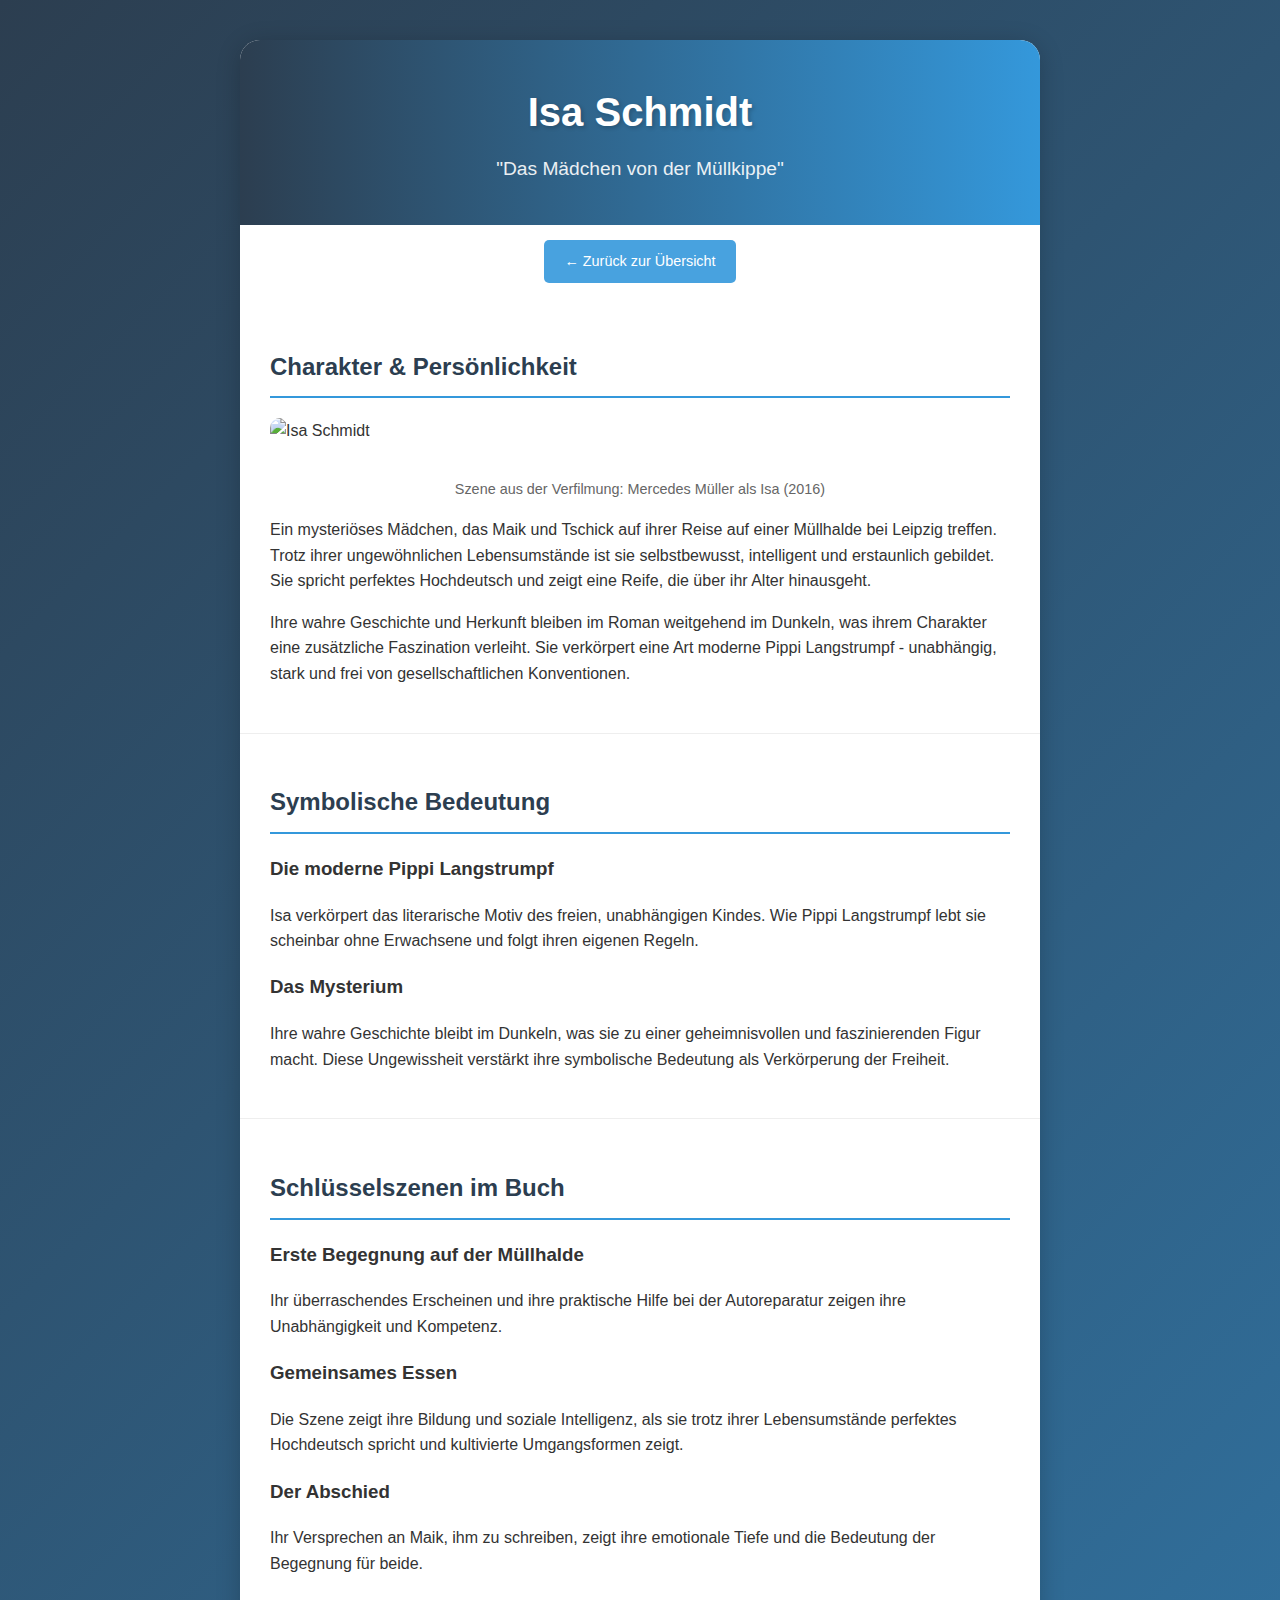
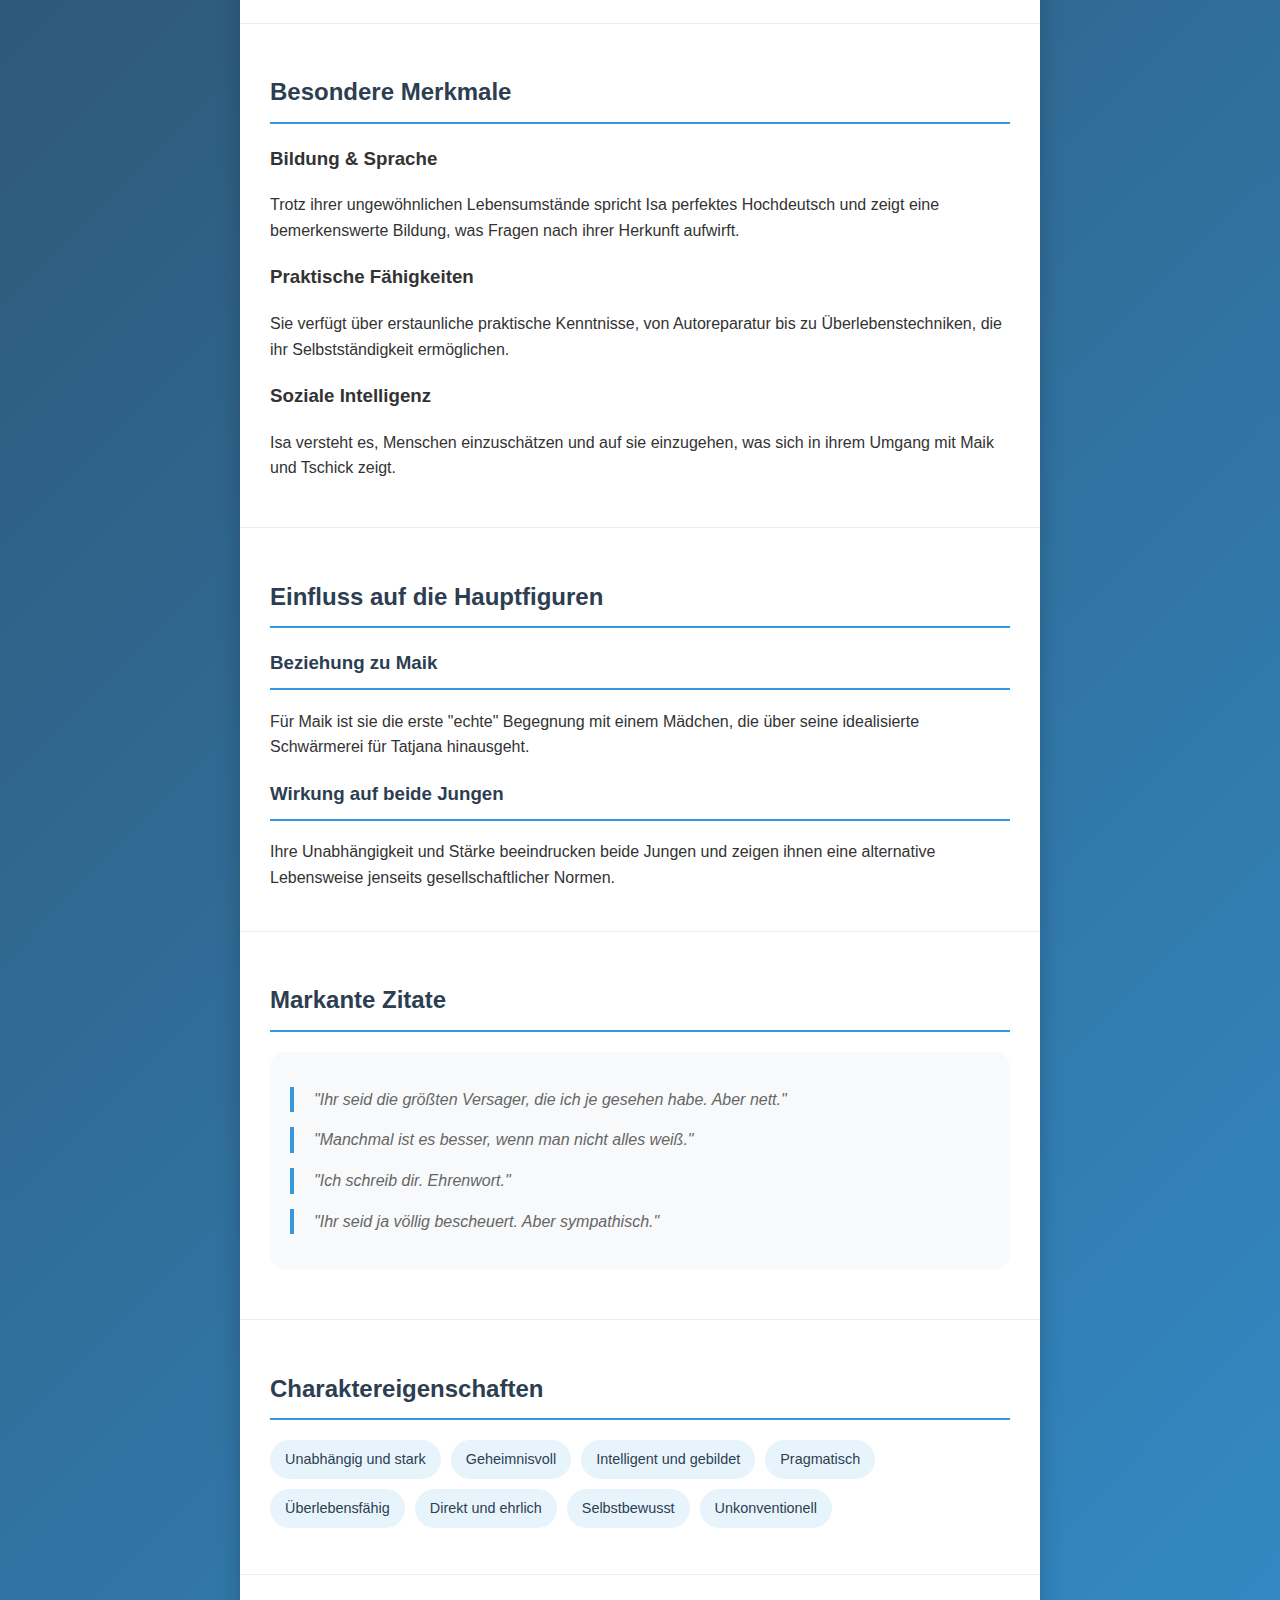
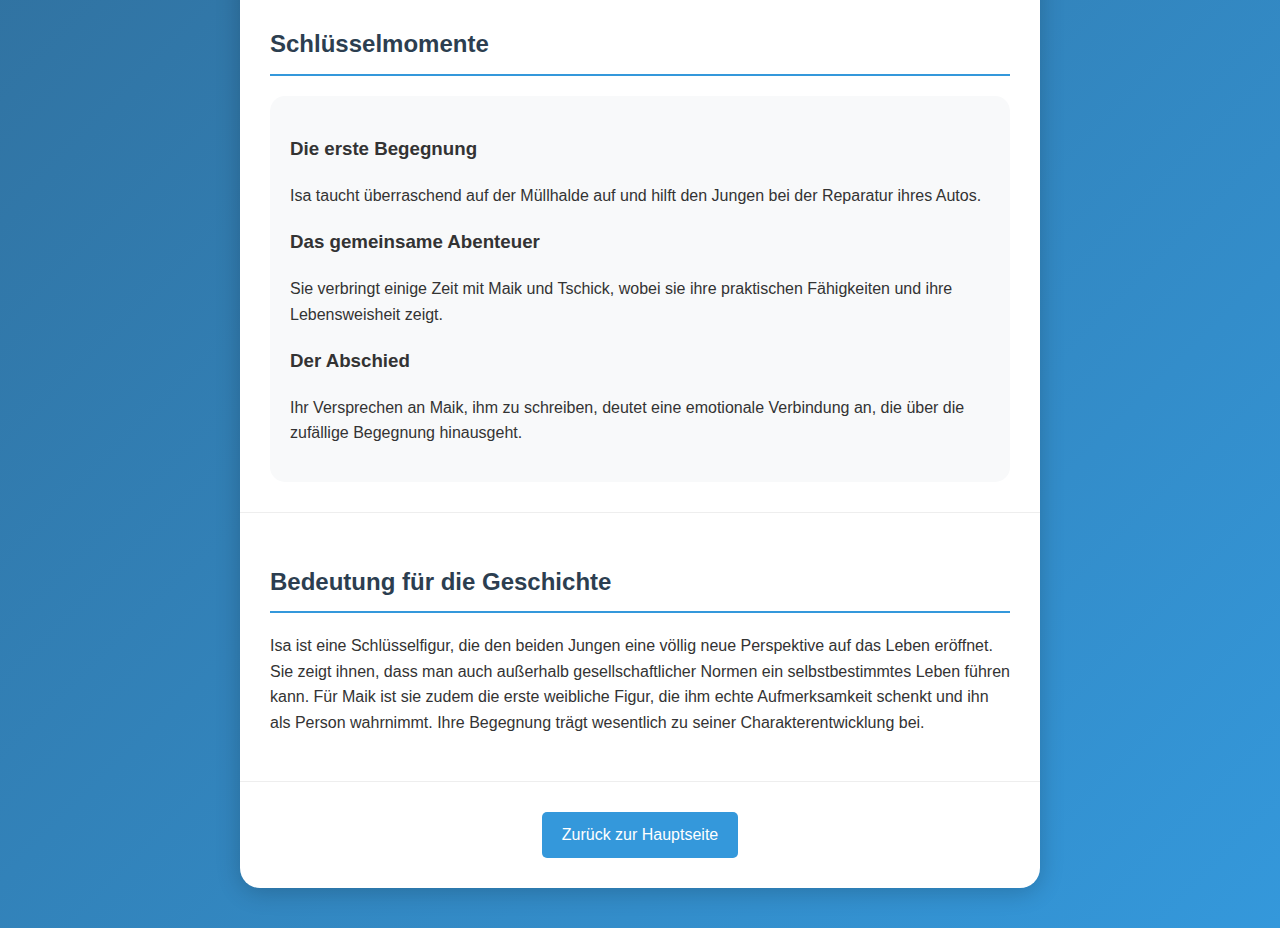
==== isa-character.html @ 07331e9d "Add files via upload" ====
<!DOCTYPE html>
<html lang="de">
<head>
    <meta charset="UTF-8">
    <meta name="viewport" content="width=device-width, initial-scale=1.0">
    <title>Isa Schmidt - Tschick</title>
    <style>
        body {
            font-family: 'Segoe UI', Tahoma, Geneva, Verdana, sans-serif;
            line-height: 1.6;
            margin: 0;
            padding: 0;
            background: linear-gradient(135deg, #2c3e50 0%, #3498db 100%);
            min-height: 100vh;
            color: #333;
        }

        .container {
            max-width: 800px;
            margin: 0 auto;
            padding: 20px;
        }

        .character-card {
            background-color: white;
            border-radius: 20px;
            box-shadow: 0 4px 25px rgba(0,0,0,0.2);
            overflow: hidden;
            margin: 20px 0;
        }

        .character-header {
            background: linear-gradient(to right, #2c3e50, #3498db);
            color: white;
            padding: 40px;
            text-align: center;
        }

        .character-header h1 {
            margin: 0;
            font-size: 2.5em;
            text-shadow: 2px 2px 4px rgba(0,0,0,0.2);
        }

        .character-header p {
            margin: 10px 0 0;
            font-size: 1.2em;
            opacity: 0.9;
        }

        .section {
            padding: 30px;
            border-bottom: 1px solid #eee;
        }

        .section:last-child {
            border-bottom: none;
        }

        h2 {
            color: #2c3e50;
            border-bottom: 2px solid #3498db;
            padding-bottom: 10px;
        }

        .quote-container {
            background-color: #f8f9fa;
            border-radius: 15px;
            padding: 20px;
            margin: 20px 0;
        }

        .quote {
            font-style: italic;
            color: #666;
            border-left: 4px solid #3498db;
            padding-left: 20px;
            margin: 15px 0;
        }

        .traits-list {
            display: flex;
            flex-wrap: wrap;
            gap: 10px;
            list-style: none;
            padding: 0;
        }

        .traits-list li {
            background-color: #e8f4fc;
            padding: 8px 15px;
            border-radius: 20px;
            font-size: 0.9em;
            color: #2c3e50;
        }

        .story-moments {
            background-color: #f8f9fa;
            border-radius: 15px;
            padding: 20px;
            margin-top: 20px;
        }

        .nav-button {
            display: inline-block;
            padding: 10px 20px;
            background-color: #3498db;
            color: white;
            text-decoration: none;
            border-radius: 5px;
            transition: all 0.3s ease;
        }

        .nav-button:hover {
            background-color: #2980b9;
            transform: translateX(-5px);
        }

        .section:nth-child(2) .nav-button {
            margin-top: 0;
            background-color: rgba(52, 152, 219, 0.9);
            font-size: 0.9em;
        }

        .character-image {
            max-width: 100%;
            border-radius: 10px;
            margin-bottom: 20px;
        }

        .image-caption {
            font-size: 0.9em;
            color: #666;
            text-align: center;
        }

        .additional-info {
            margin-top: 20px;
        }

        .timeline {
            margin-top: 20px;
        }

        .timeline-item {
            margin-bottom: 10px;
        }

        .relationships {
            margin-top: 20px;
        }

        .relationships h3 {
            color: #2c3e50;
            border-bottom: 2px solid #3498db;
            padding-bottom: 10px;
        }

        .relationships p {
            margin: 10px 0;
        }
    </style>
</head>
<body>
    <div class="container">
        <div class="character-card">
            <div class="character-header">
                <h1>Isa Schmidt</h1>
                <p>"Das Mädchen von der Müllkippe"</p>
            </div>

            <div class="section" style="text-align: center; border-bottom: none; padding: 15px;">
                <a href="tsick.html" class="nav-button">← Zurück zur Übersicht</a>
            </div>

            <div class="section">
                <h2>Charakter & Persönlichkeit</h2>
                <img src="images/isa.jpg" alt="Isa Schmidt" class="character-image">
                <p class="image-caption">Szene aus der Verfilmung: Mercedes Müller als Isa (2016)</p>
                
                <p>Ein mysteriöses Mädchen, das Maik und Tschick auf ihrer Reise auf einer 
                Müllhalde bei Leipzig treffen. Trotz ihrer ungewöhnlichen Lebensumstände 
                ist sie selbstbewusst, intelligent und erstaunlich gebildet. Sie spricht 
                perfektes Hochdeutsch und zeigt eine Reife, die über ihr Alter hinausgeht.</p>
                
                <p>Ihre wahre Geschichte und Herkunft bleiben im Roman weitgehend im Dunkeln, 
                was ihrem Charakter eine zusätzliche Faszination verleiht. Sie verkörpert 
                eine Art moderne Pippi Langstrumpf - unabhängig, stark und frei von 
                gesellschaftlichen Konventionen.</p>
            </div>

            <div class="section">
                <h2>Symbolische Bedeutung</h2>
                <div class="additional-info">
                    <h3>Die moderne Pippi Langstrumpf</h3>
                    <p>Isa verkörpert das literarische Motiv des freien, unabhängigen Kindes. 
                    Wie Pippi Langstrumpf lebt sie scheinbar ohne Erwachsene und folgt ihren 
                    eigenen Regeln.</p>

                    <h3>Das Mysterium</h3>
                    <p>Ihre wahre Geschichte bleibt im Dunkeln, was sie zu einer 
                    geheimnisvollen und faszinierenden Figur macht. Diese Ungewissheit 
                    verstärkt ihre symbolische Bedeutung als Verkörperung der Freiheit.</p>
                </div>
            </div>

            <div class="section">
                <h2>Schlüsselszenen im Buch</h2>
                <div class="timeline">
                    <div class="timeline-item">
                        <h3>Erste Begegnung auf der Müllhalde</h3>
                        <p>Ihr überraschendes Erscheinen und ihre praktische Hilfe bei der 
                        Autoreparatur zeigen ihre Unabhängigkeit und Kompetenz.</p>
                    </div>

                    <div class="timeline-item">
                        <h3>Gemeinsames Essen</h3>
                        <p>Die Szene zeigt ihre Bildung und soziale Intelligenz, als sie 
                        trotz ihrer Lebensumstände perfektes Hochdeutsch spricht und 
                        kultivierte Umgangsformen zeigt.</p>
                    </div>

                    <div class="timeline-item">
                        <h3>Der Abschied</h3>
                        <p>Ihr Versprechen an Maik, ihm zu schreiben, zeigt ihre emotionale 
                        Tiefe und die Bedeutung der Begegnung für beide.</p>
                    </div>
                </div>
            </div>

            <div class="section">
                <h2>Besondere Merkmale</h2>
                <div class="additional-info">
                    <h3>Bildung & Sprache</h3>
                    <p>Trotz ihrer ungewöhnlichen Lebensumstände spricht Isa perfektes 
                    Hochdeutsch und zeigt eine bemerkenswerte Bildung, was Fragen nach 
                    ihrer Herkunft aufwirft.</p>

                    <h3>Praktische Fähigkeiten</h3>
                    <p>Sie verfügt über erstaunliche praktische Kenntnisse, von 
                    Autoreparatur bis zu Überlebenstechniken, die ihr Selbstständigkeit 
                    ermöglichen.</p>

                    <h3>Soziale Intelligenz</h3>
                    <p>Isa versteht es, Menschen einzuschätzen und auf sie einzugehen, 
                    was sich in ihrem Umgang mit Maik und Tschick zeigt.</p>
                </div>
            </div>

            <div class="section">
                <h2>Einfluss auf die Hauptfiguren</h2>
                <div class="relationships">
                    <h3>Beziehung zu Maik</h3>
                    <p>Für Maik ist sie die erste "echte" Begegnung mit einem Mädchen, 
                    die über seine idealisierte Schwärmerei für Tatjana hinausgeht.</p>

                    <h3>Wirkung auf beide Jungen</h3>
                    <p>Ihre Unabhängigkeit und Stärke beeindrucken beide Jungen und 
                    zeigen ihnen eine alternative Lebensweise jenseits gesellschaftlicher 
                    Normen.</p>
                </div>
            </div>

            <div class="section">
                <h2>Markante Zitate</h2>
                <div class="quote-container">
                    <div class="quote">
                        "Ihr seid die größten Versager, die ich je gesehen habe. Aber nett."
                    </div>
                    <div class="quote">
                        "Manchmal ist es besser, wenn man nicht alles weiß."
                    </div>
                    <div class="quote">
                        "Ich schreib dir. Ehrenwort."
                    </div>
                    <div class="quote">
                        "Ihr seid ja völlig bescheuert. Aber sympathisch."
                    </div>
                </div>
            </div>

            <div class="section">
                <h2>Charaktereigenschaften</h2>
                <ul class="traits-list">
                    <li>Unabhängig und stark</li>
                    <li>Geheimnisvoll</li>
                    <li>Intelligent und gebildet</li>
                    <li>Pragmatisch</li>
                    <li>Überlebensfähig</li>
                    <li>Direkt und ehrlich</li>
                    <li>Selbstbewusst</li>
                    <li>Unkonventionell</li>
                </ul>
            </div>

            <div class="section">
                <h2>Schlüsselmomente</h2>
                <div class="story-moments">
                    <h3>Die erste Begegnung</h3>
                    <p>Isa taucht überraschend auf der Müllhalde auf und hilft den Jungen 
                    bei der Reparatur ihres Autos.</p>

                    <h3>Das gemeinsame Abenteuer</h3>
                    <p>Sie verbringt einige Zeit mit Maik und Tschick, wobei sie ihre 
                    praktischen Fähigkeiten und ihre Lebensweisheit zeigt.</p>

                    <h3>Der Abschied</h3>
                    <p>Ihr Versprechen an Maik, ihm zu schreiben, deutet eine emotionale 
                    Verbindung an, die über die zufällige Begegnung hinausgeht.</p>
                </div>
            </div>

            <div class="section">
                <h2>Bedeutung für die Geschichte</h2>
                <p>Isa ist eine Schlüsselfigur, die den beiden Jungen eine völlig neue 
                Perspektive auf das Leben eröffnet. Sie zeigt ihnen, dass man auch 
                außerhalb gesellschaftlicher Normen ein selbstbestimmtes Leben führen 
                kann. Für Maik ist sie zudem die erste weibliche Figur, die ihm echte 
                Aufmerksamkeit schenkt und ihn als Person wahrnimmt. Ihre Begegnung 
                trägt wesentlich zu seiner Charakterentwicklung bei.</p>
            </div>

            <div class="section" style="text-align: center;">
                <a href="tsick.html" class="nav-button">Zurück zur Hauptseite</a>
            </div>
        </div>
    </div>
</body>
</html>
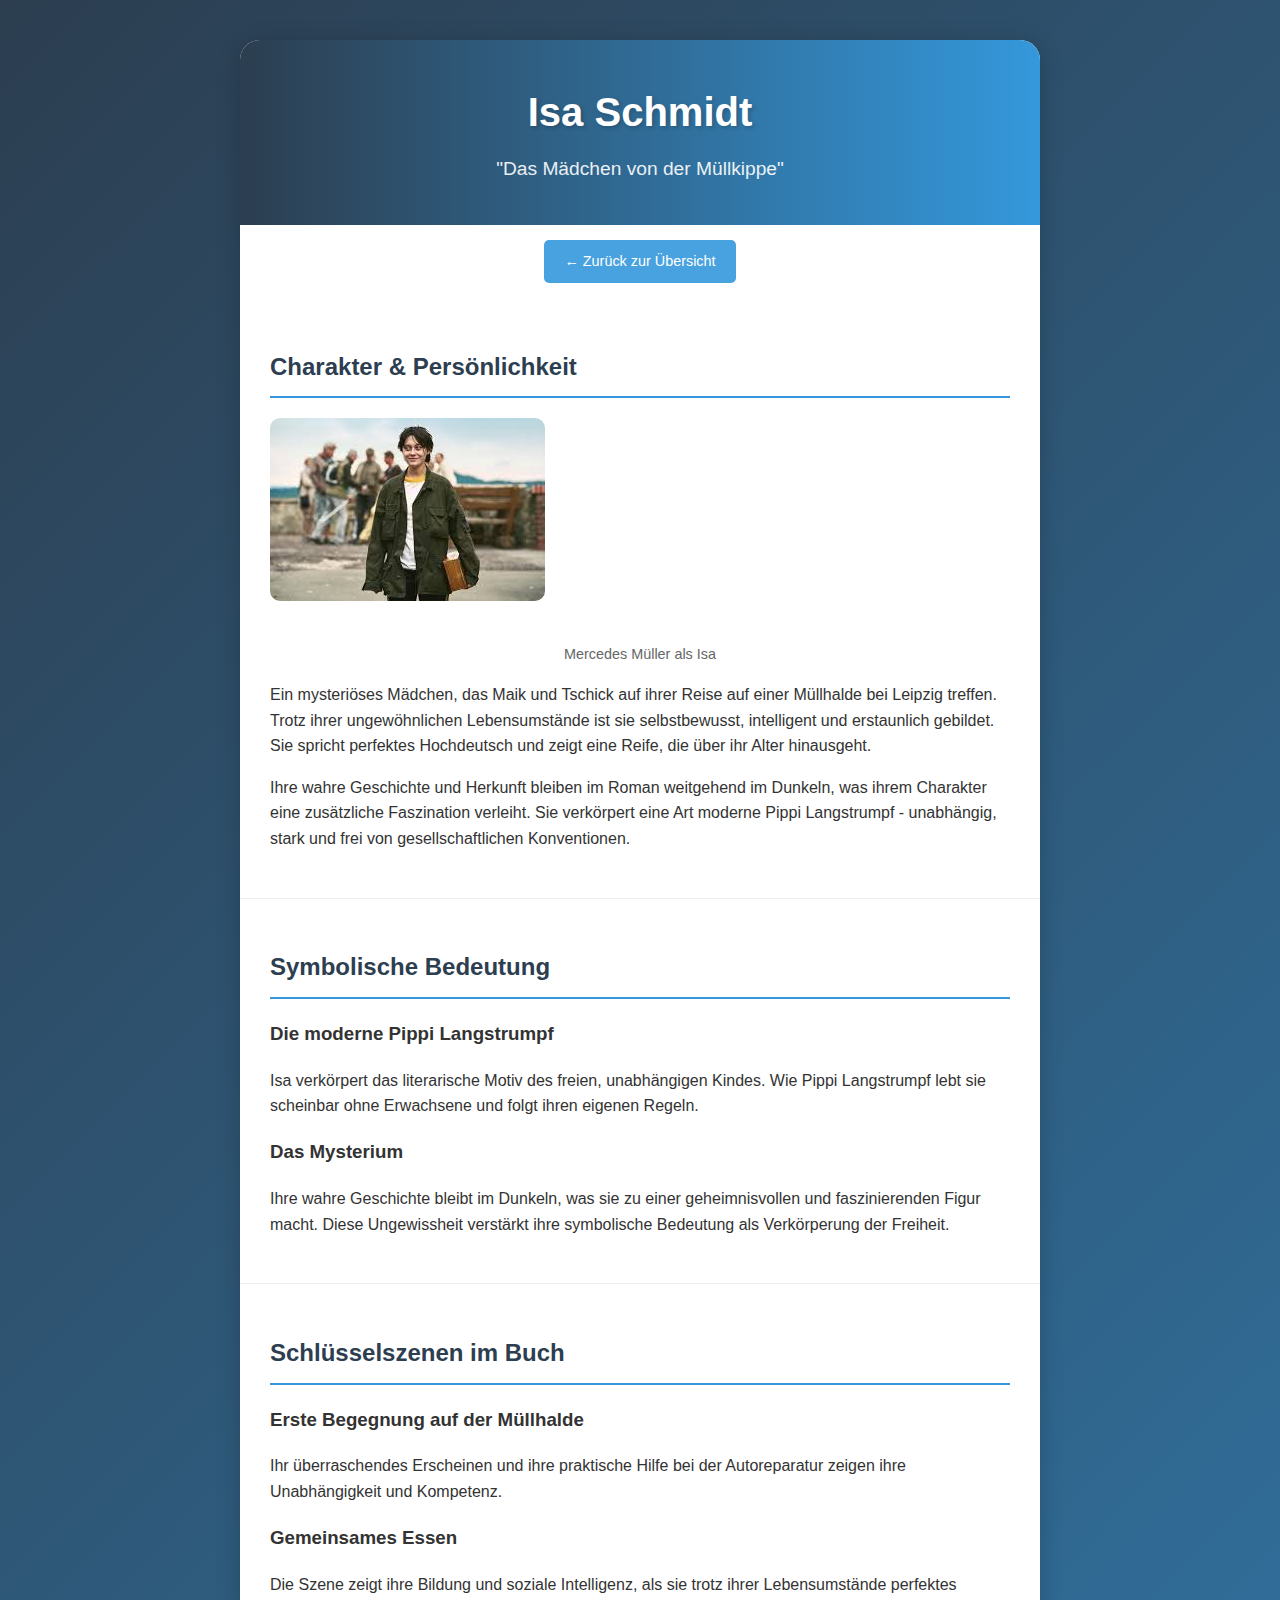
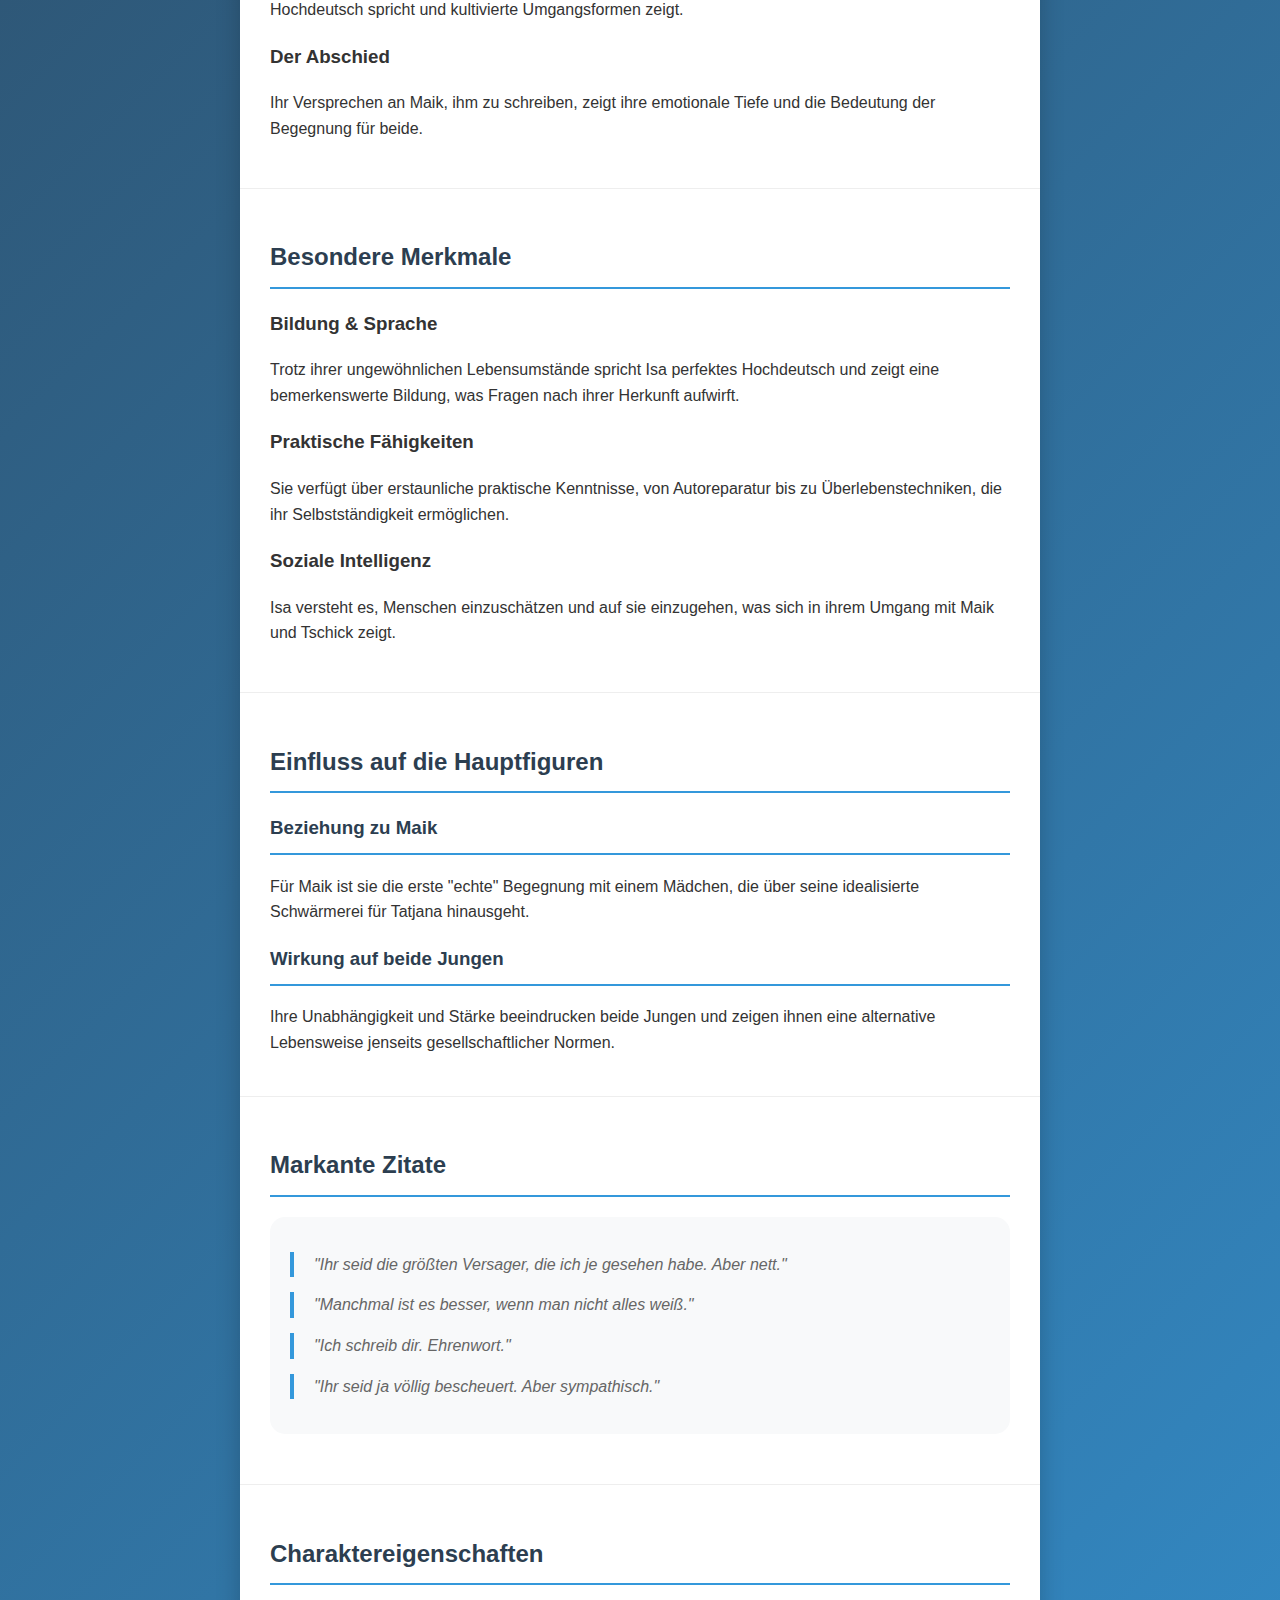
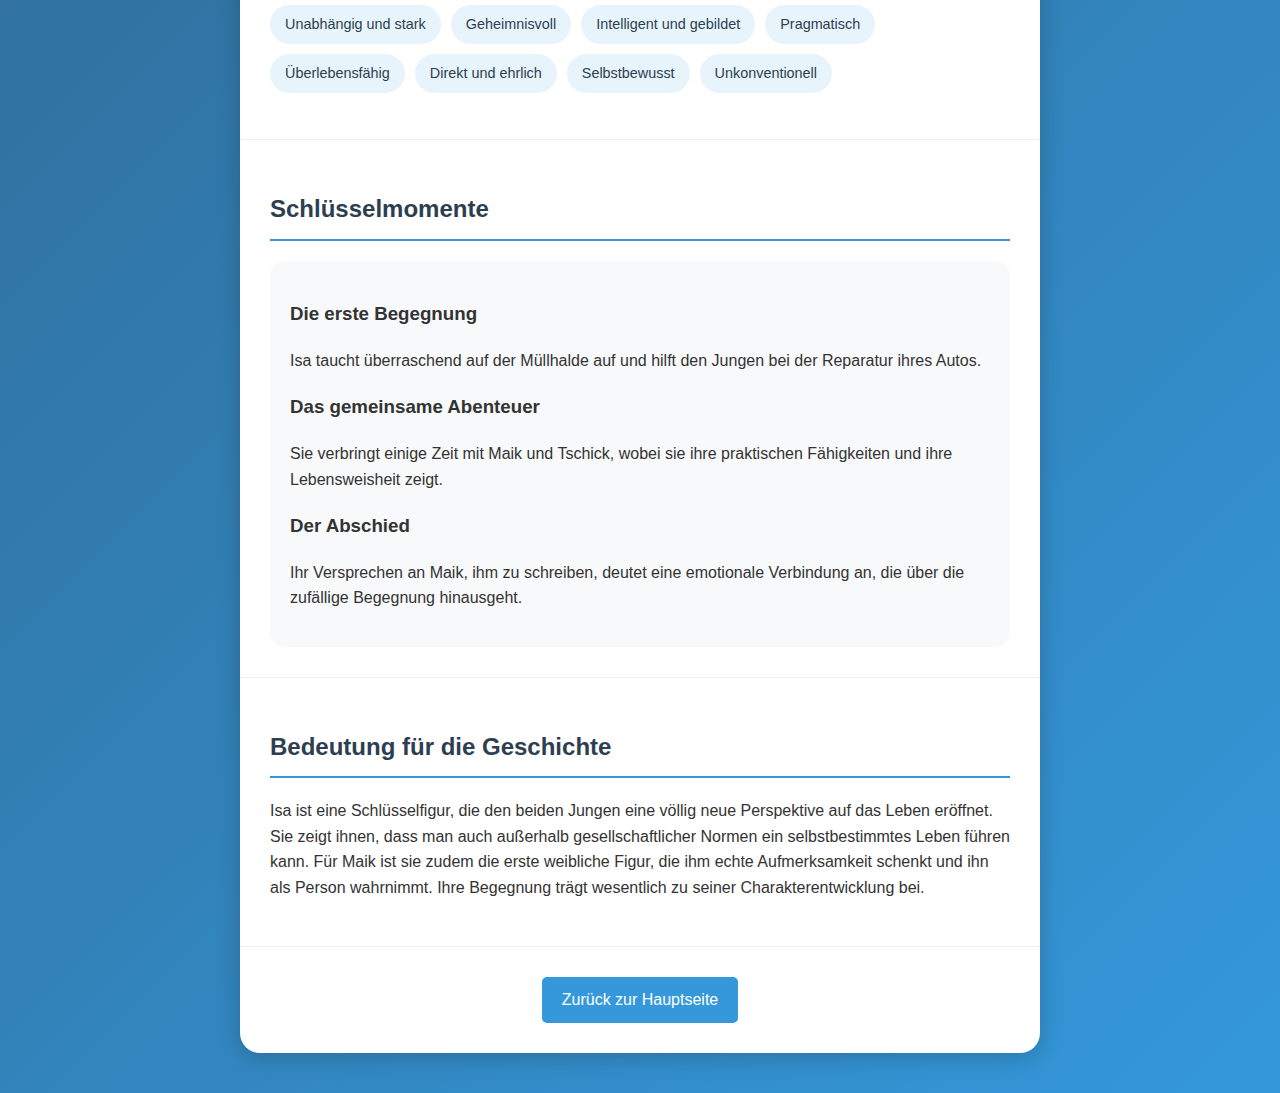
==== commit dd09deb2: "Add files via upload" ====
--- a/isa-character.html
+++ b/isa-character.html
@@ -170,14 +170,15 @@
             </div>
 
             <div class="section" style="text-align: center; border-bottom: none; padding: 15px;">
-                <a href="tsick.html" class="nav-button">← Zurück zur Übersicht</a>
+                <a href="index.html" class="nav-button">← Zurück zur Übersicht</a>
             </div>
 
             <div class="section">
                 <h2>Charakter & Persönlichkeit</h2>
-                <img src="images/isa.jpg" alt="Isa Schmidt" class="character-image">
-                <p class="image-caption">Szene aus der Verfilmung: Mercedes Müller als Isa (2016)</p>
-                
+                <img src="[data-uri]" alt="Isa Schmidt" class="character-image">
+                <p class="image-caption">Mercedes Müller als Isa</p>
+
+               
                 <p>Ein mysteriöses Mädchen, das Maik und Tschick auf ihrer Reise auf einer 
                 Müllhalde bei Leipzig treffen. Trotz ihrer ungewöhnlichen Lebensumstände 
                 ist sie selbstbewusst, intelligent und erstaunlich gebildet. Sie spricht 
@@ -321,7 +322,7 @@
             </div>
 
             <div class="section" style="text-align: center;">
-                <a href="tsick.html" class="nav-button">Zurück zur Hauptseite</a>
+                <a href="index.html" class="nav-button">Zurück zur Hauptseite</a>
             </div>
         </div>
     </div>
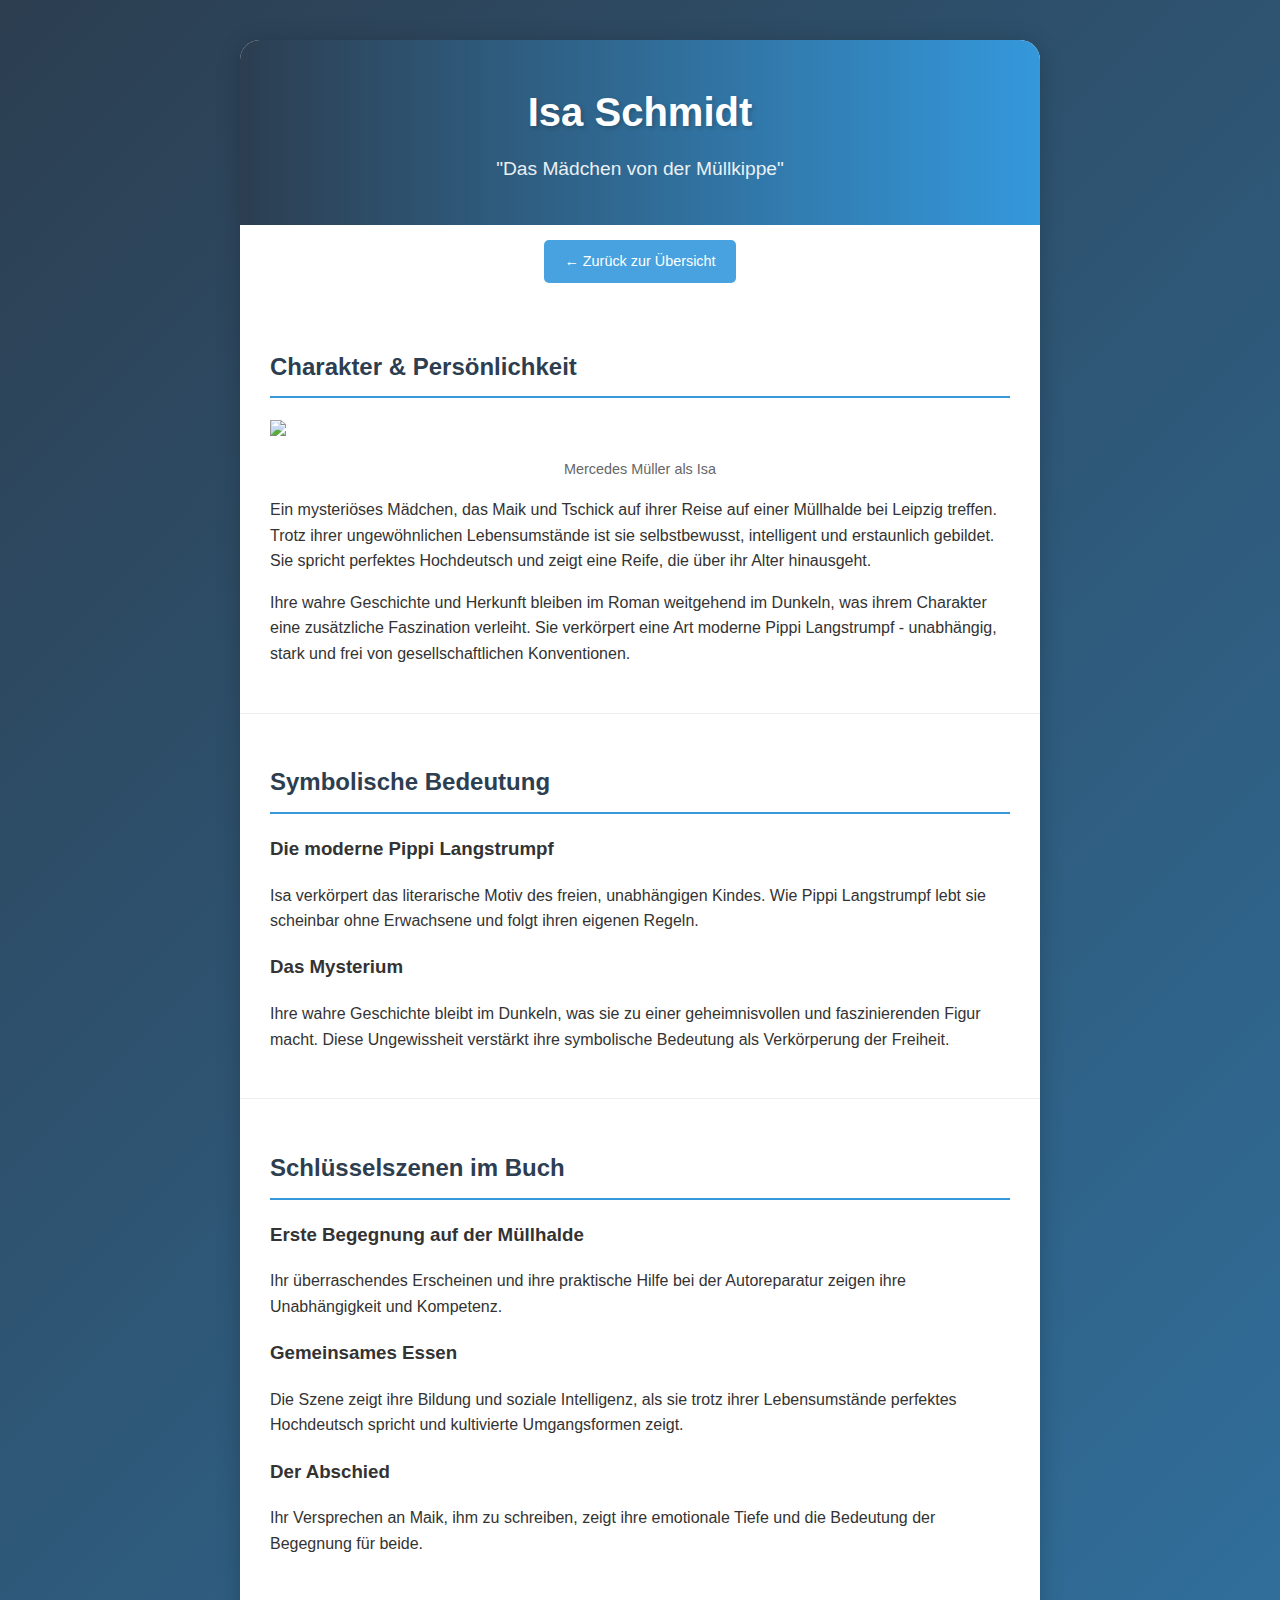
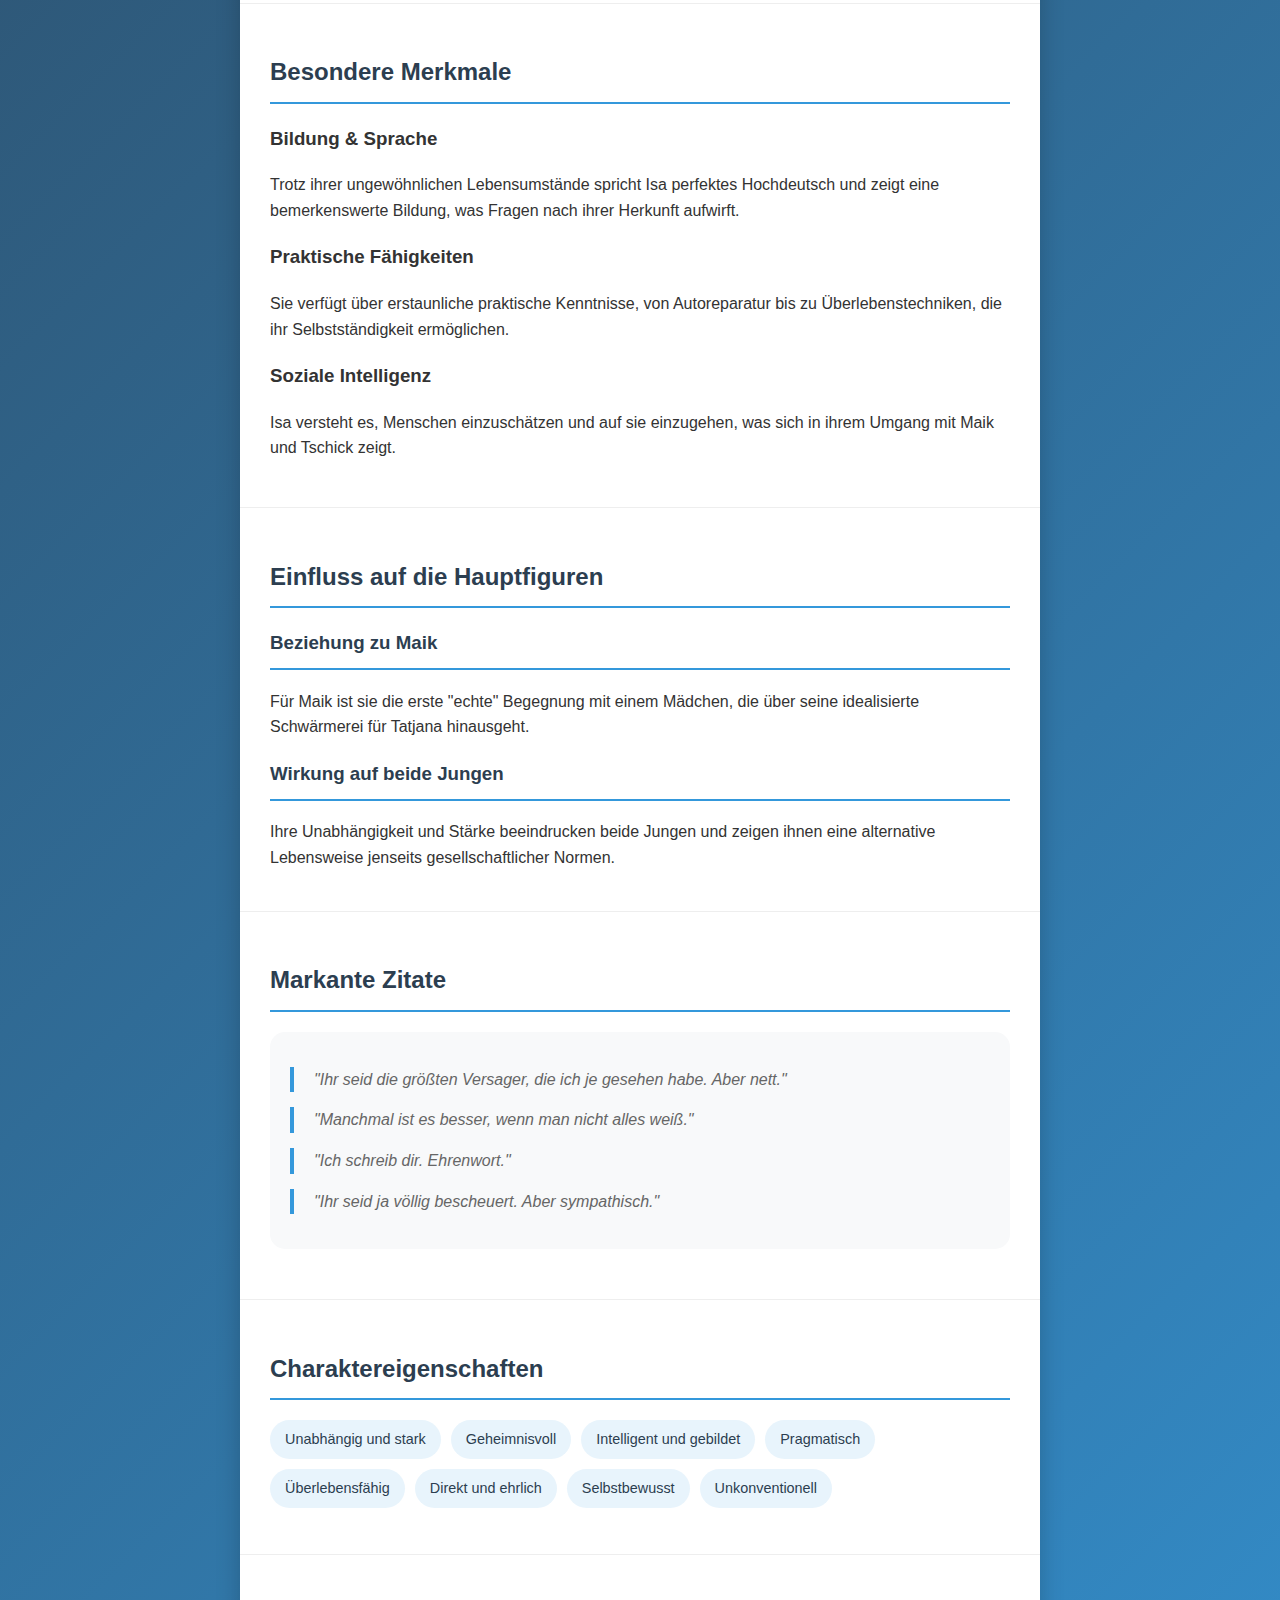
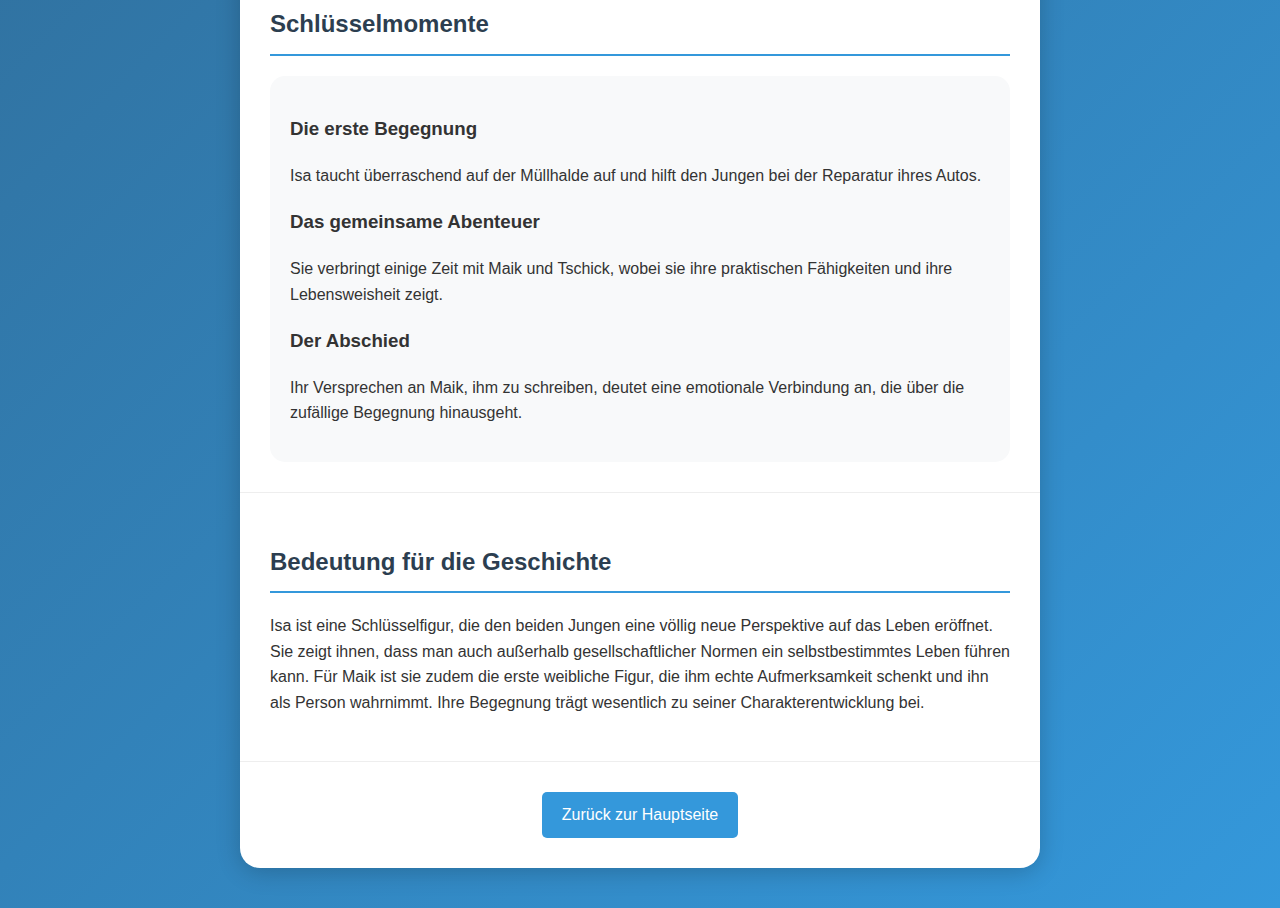
==== commit 86f22026: "Add files via upload" ====
--- a/isa-character.html
+++ b/isa-character.html
@@ -1,3 +1,4 @@
+<!-- Source: https://github.com/chrisrussian/Miniprojekt2.git -->
 <!DOCTYPE html>
 <html lang="de">
 <head>
@@ -175,7 +176,7 @@
 
             <div class="section">
                 <h2>Charakter & Persönlichkeit</h2>
-                <img src="[data-uri]" alt="Isa Schmidt" class="character-image">
+                <img src="https://c8.alamy.com/compfr/p4mpwp/titre-original-tschick-titre-en-anglais-tschick-directeur-film-de-fatih-akin-annee-2016-stars-mercedes-mueller-credit-lago-film-album-p4mpwp.jpg">
                 <p class="image-caption">Mercedes Müller als Isa</p>
 
                
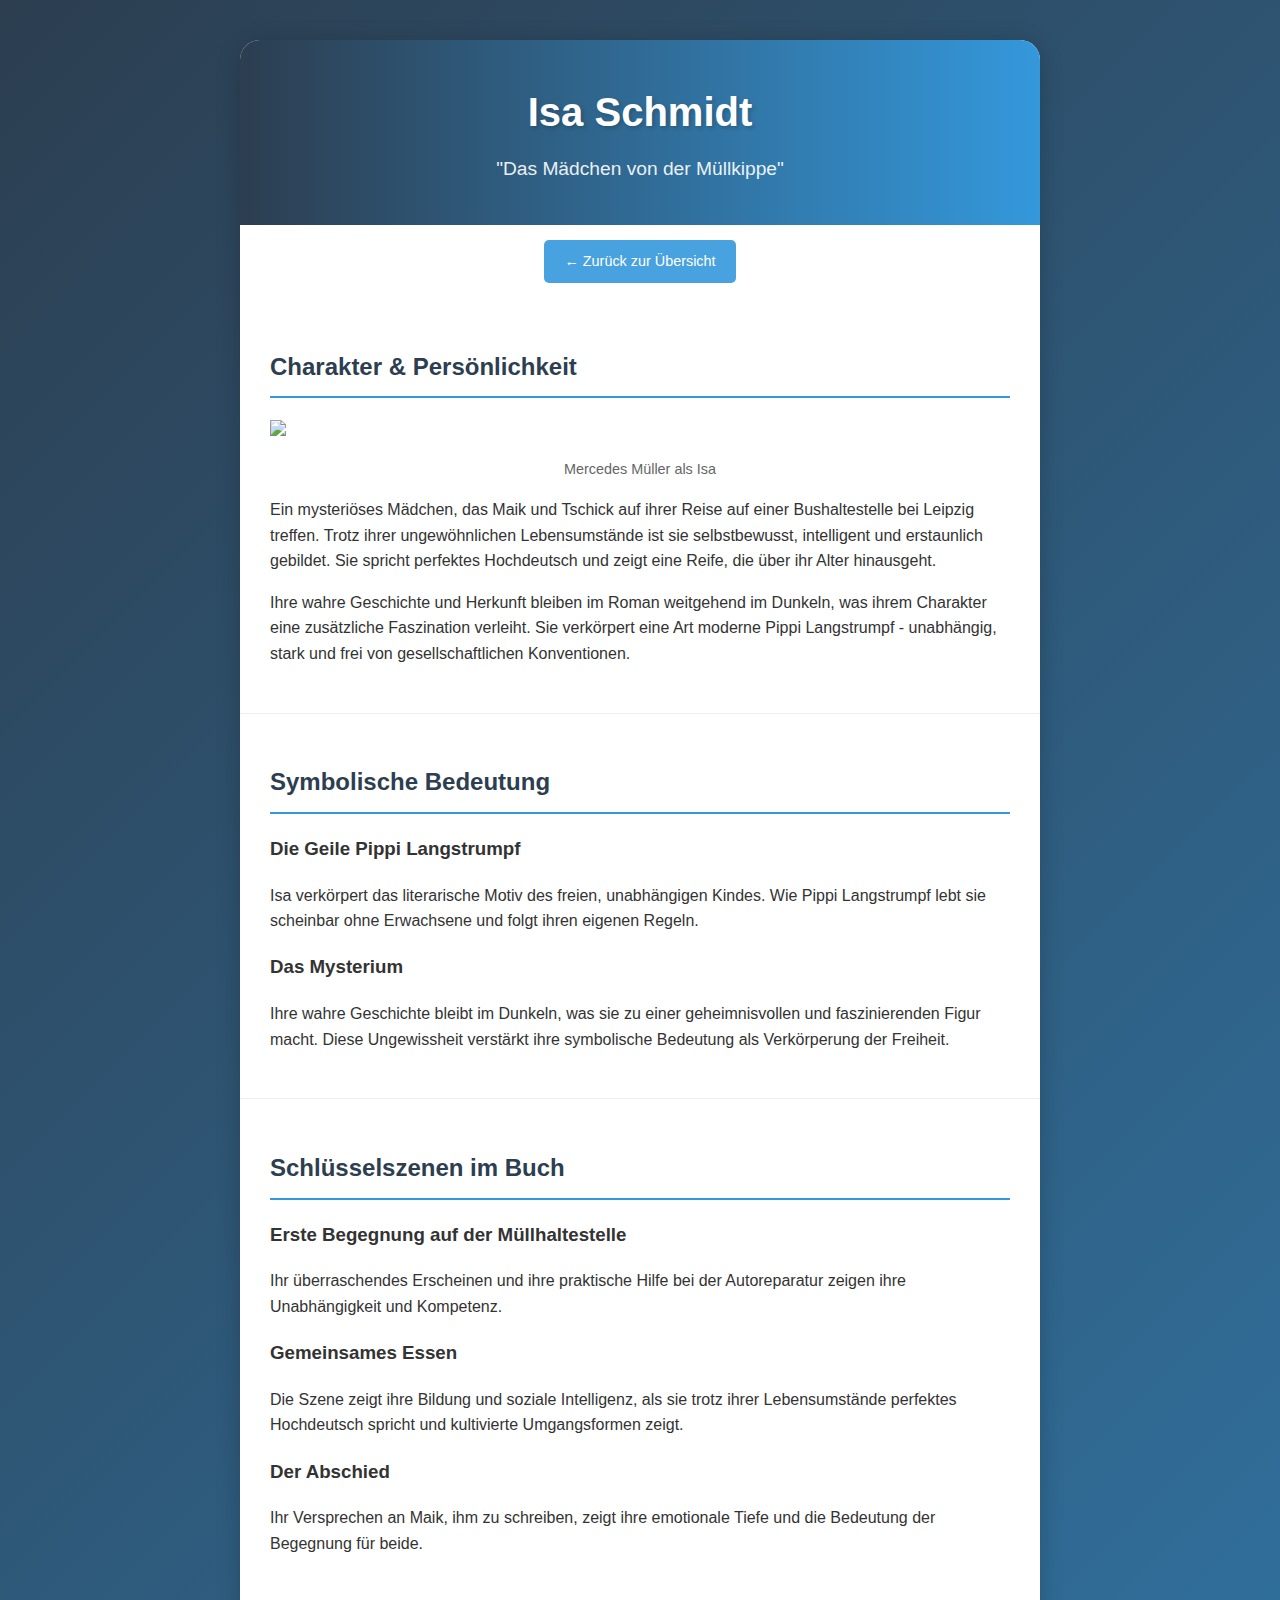
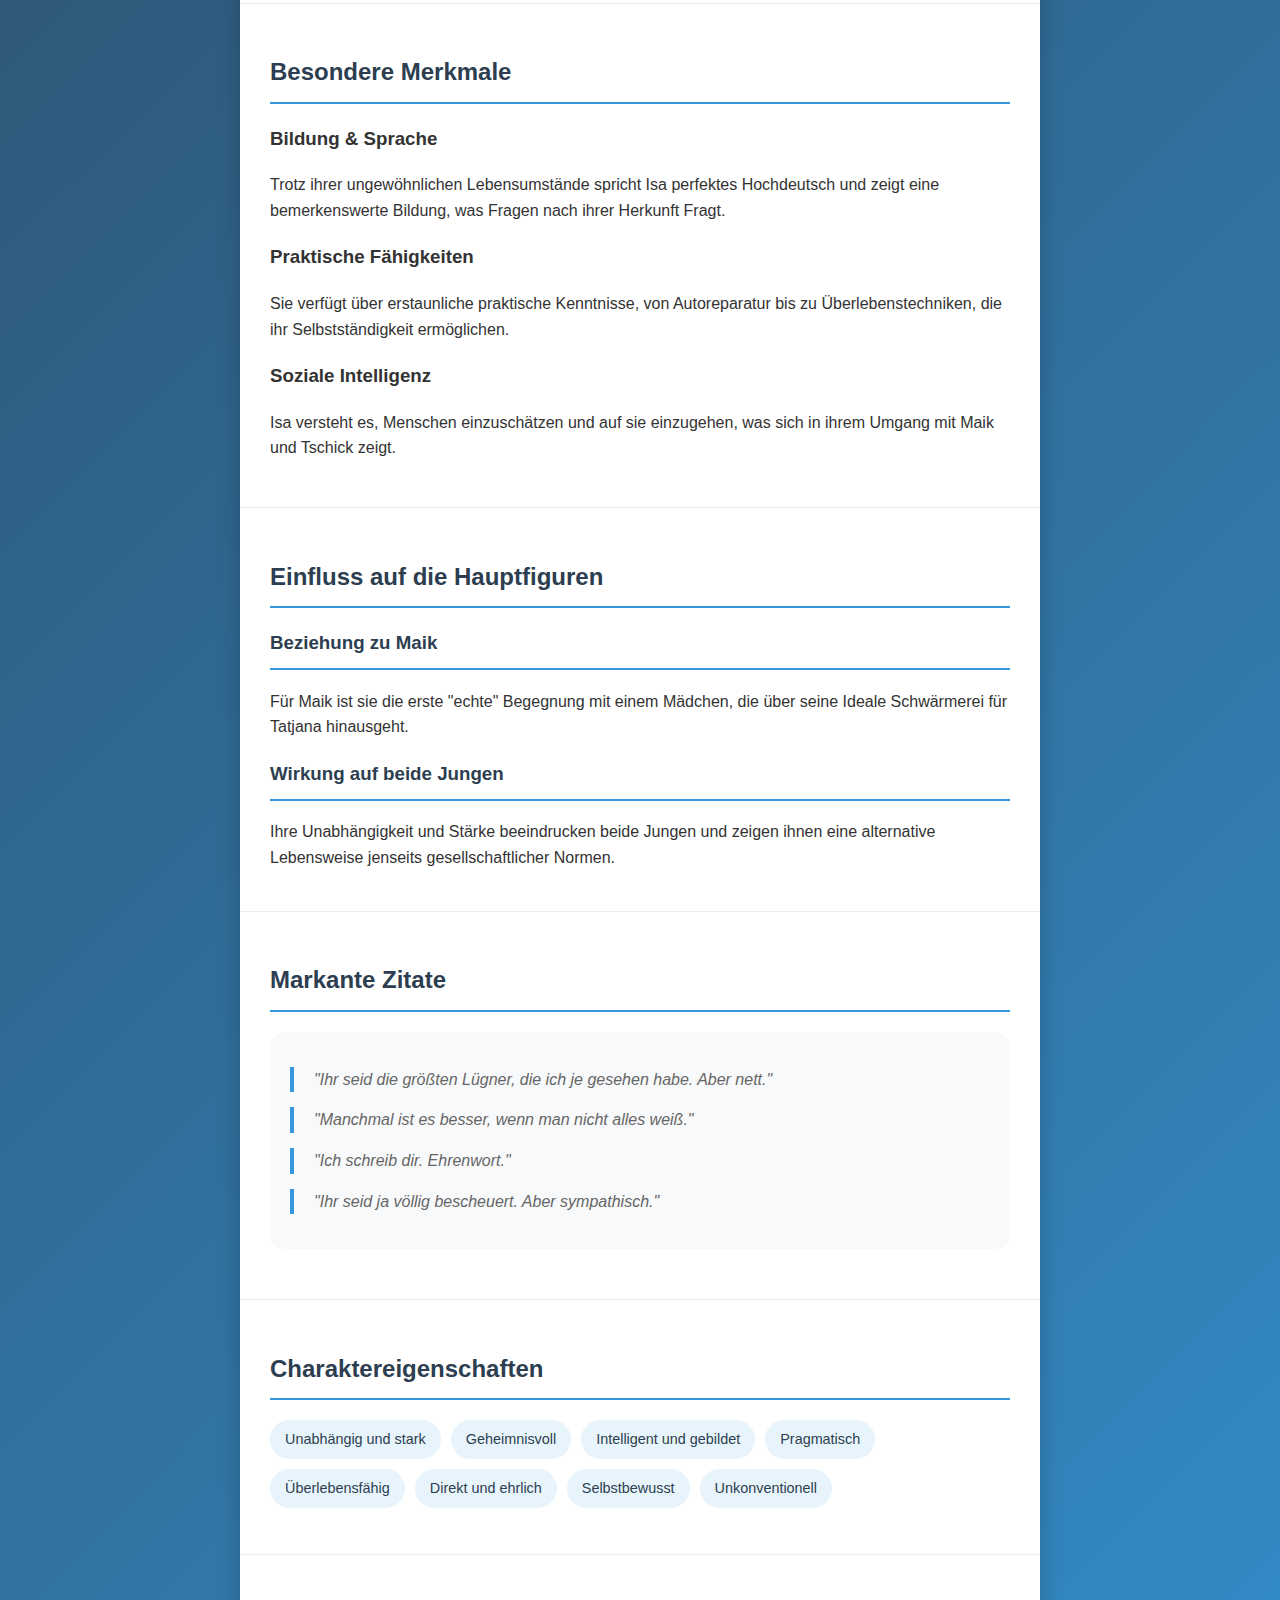
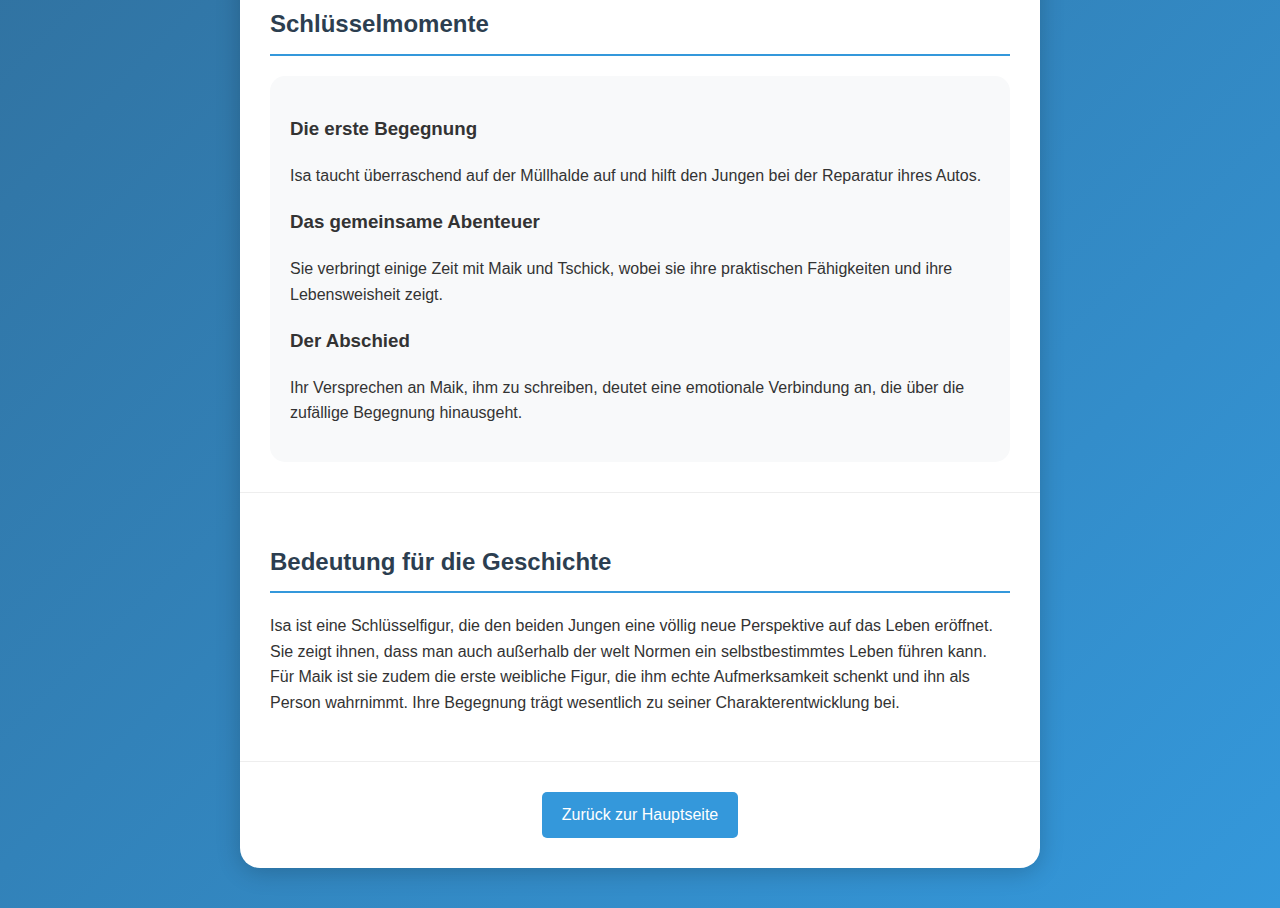
==== commit aabb7af2: "Add files via upload" ====
--- a/isa-character.html
+++ b/isa-character.html
@@ -176,12 +176,12 @@
 
             <div class="section">
                 <h2>Charakter & Persönlichkeit</h2>
-                <img src="https://c8.alamy.com/compfr/p4mpwp/titre-original-tschick-titre-en-anglais-tschick-directeur-film-de-fatih-akin-annee-2016-stars-mercedes-mueller-credit-lago-film-album-p4mpwp.jpg">
+                <img src="https://i.ytimg.com/vi/faly46sEZLY/maxresdefault.jpg?sqp=-oaymwEmCIAKENAF8quKqQMa8AEB-AH-CYAC0AWKAgwIABABGEsgXihlMA8=&rs=AOn4CLA46dy_aYu5-mvMyVUcVlTTqzMeag">
                 <p class="image-caption">Mercedes Müller als Isa</p>
 
                
                 <p>Ein mysteriöses Mädchen, das Maik und Tschick auf ihrer Reise auf einer 
-                Müllhalde bei Leipzig treffen. Trotz ihrer ungewöhnlichen Lebensumstände 
+                Bushaltestelle bei Leipzig treffen. Trotz ihrer ungewöhnlichen Lebensumstände 
                 ist sie selbstbewusst, intelligent und erstaunlich gebildet. Sie spricht 
                 perfektes Hochdeutsch und zeigt eine Reife, die über ihr Alter hinausgeht.</p>
                 
@@ -194,7 +194,7 @@
             <div class="section">
                 <h2>Symbolische Bedeutung</h2>
                 <div class="additional-info">
-                    <h3>Die moderne Pippi Langstrumpf</h3>
+                    <h3>Die Geile Pippi Langstrumpf</h3>
                     <p>Isa verkörpert das literarische Motiv des freien, unabhängigen Kindes. 
                     Wie Pippi Langstrumpf lebt sie scheinbar ohne Erwachsene und folgt ihren 
                     eigenen Regeln.</p>
@@ -210,7 +210,7 @@
                 <h2>Schlüsselszenen im Buch</h2>
                 <div class="timeline">
                     <div class="timeline-item">
-                        <h3>Erste Begegnung auf der Müllhalde</h3>
+                        <h3>Erste Begegnung auf der Müllhaltestelle</h3>
                         <p>Ihr überraschendes Erscheinen und ihre praktische Hilfe bei der 
                         Autoreparatur zeigen ihre Unabhängigkeit und Kompetenz.</p>
                     </div>
@@ -236,7 +236,7 @@
                     <h3>Bildung & Sprache</h3>
                     <p>Trotz ihrer ungewöhnlichen Lebensumstände spricht Isa perfektes 
                     Hochdeutsch und zeigt eine bemerkenswerte Bildung, was Fragen nach 
-                    ihrer Herkunft aufwirft.</p>
+                    ihrer Herkunft Fragt.</p>
 
                     <h3>Praktische Fähigkeiten</h3>
                     <p>Sie verfügt über erstaunliche praktische Kenntnisse, von 
@@ -254,7 +254,7 @@
                 <div class="relationships">
                     <h3>Beziehung zu Maik</h3>
                     <p>Für Maik ist sie die erste "echte" Begegnung mit einem Mädchen, 
-                    die über seine idealisierte Schwärmerei für Tatjana hinausgeht.</p>
+                    die über seine Ideale Schwärmerei für Tatjana hinausgeht.</p>
 
                     <h3>Wirkung auf beide Jungen</h3>
                     <p>Ihre Unabhängigkeit und Stärke beeindrucken beide Jungen und 
@@ -267,7 +267,7 @@
                 <h2>Markante Zitate</h2>
                 <div class="quote-container">
                     <div class="quote">
-                        "Ihr seid die größten Versager, die ich je gesehen habe. Aber nett."
+                        "Ihr seid die größten Lügner, die ich je gesehen habe. Aber nett."
                     </div>
                     <div class="quote">
                         "Manchmal ist es besser, wenn man nicht alles weiß."
@@ -316,7 +316,7 @@
                 <h2>Bedeutung für die Geschichte</h2>
                 <p>Isa ist eine Schlüsselfigur, die den beiden Jungen eine völlig neue 
                 Perspektive auf das Leben eröffnet. Sie zeigt ihnen, dass man auch 
-                außerhalb gesellschaftlicher Normen ein selbstbestimmtes Leben führen 
+                außerhalb der welt Normen ein selbstbestimmtes Leben führen 
                 kann. Für Maik ist sie zudem die erste weibliche Figur, die ihm echte 
                 Aufmerksamkeit schenkt und ihn als Person wahrnimmt. Ihre Begegnung 
                 trägt wesentlich zu seiner Charakterentwicklung bei.</p>
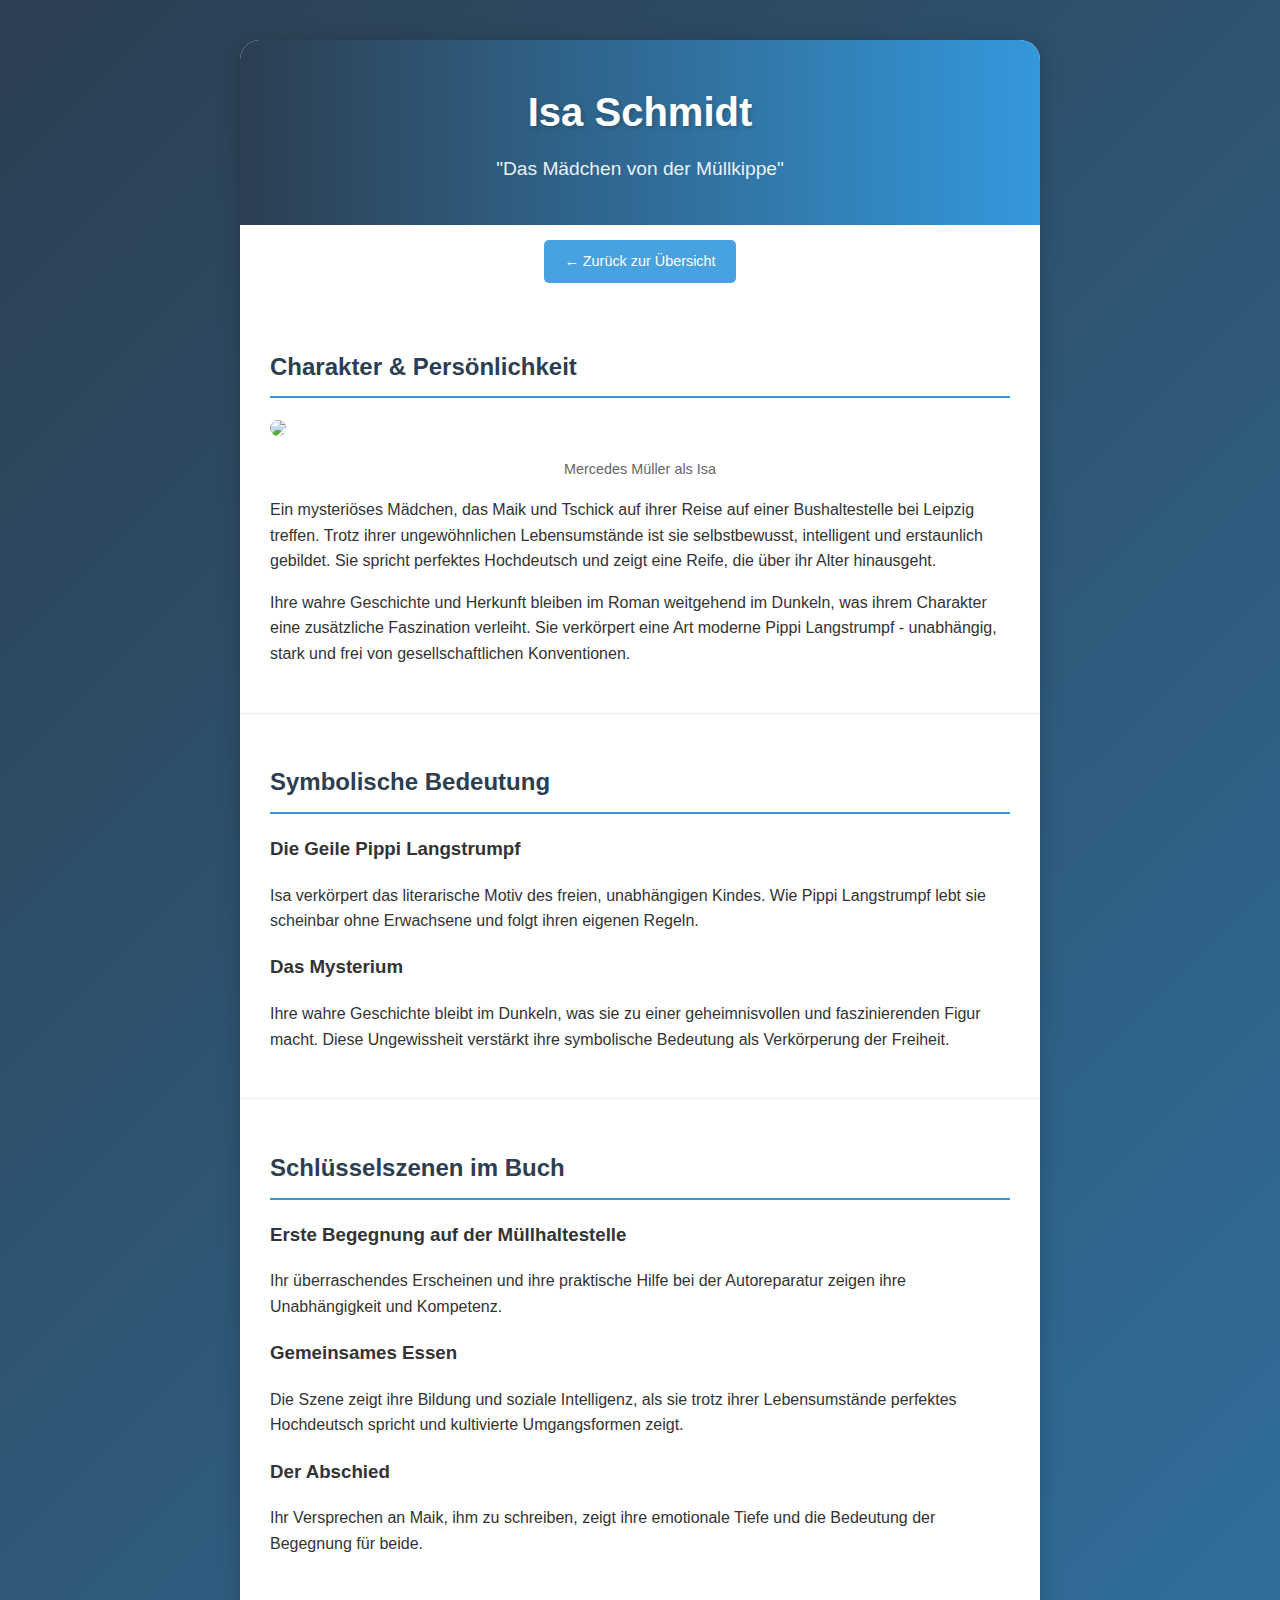
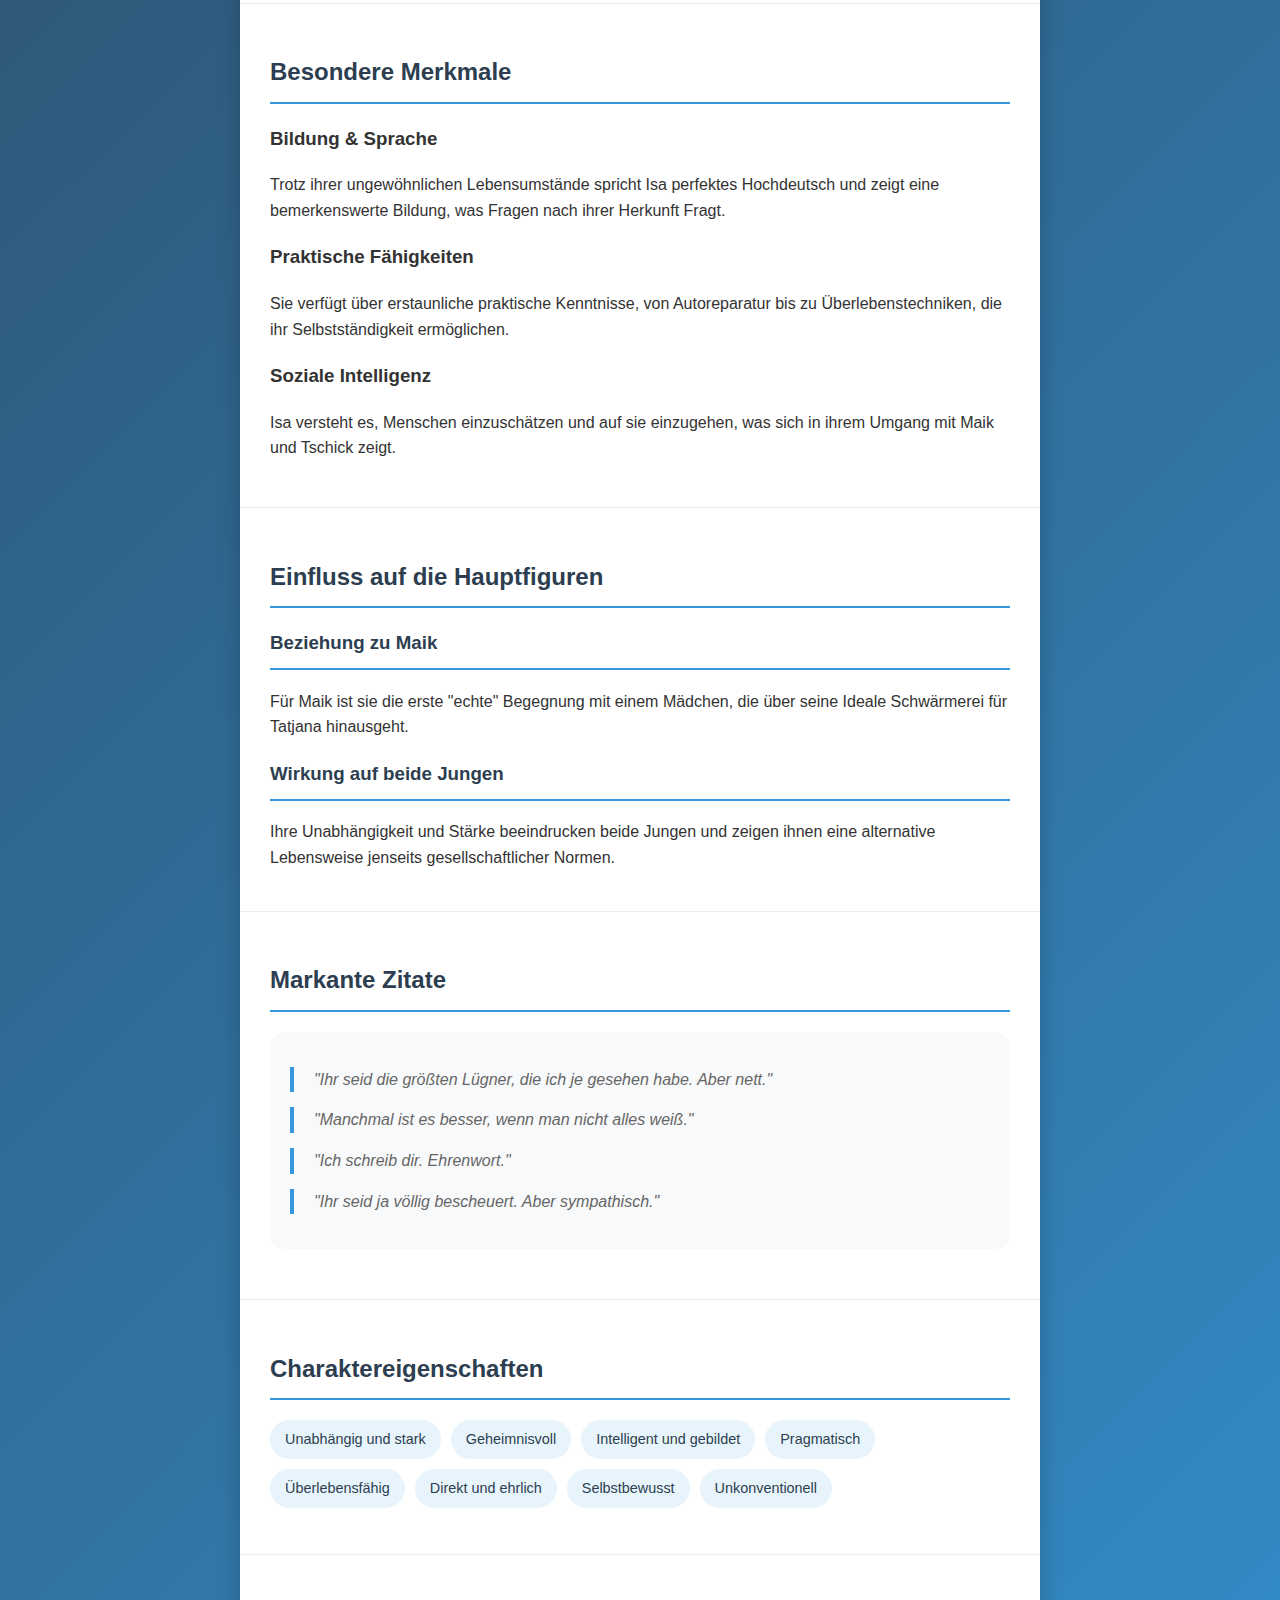
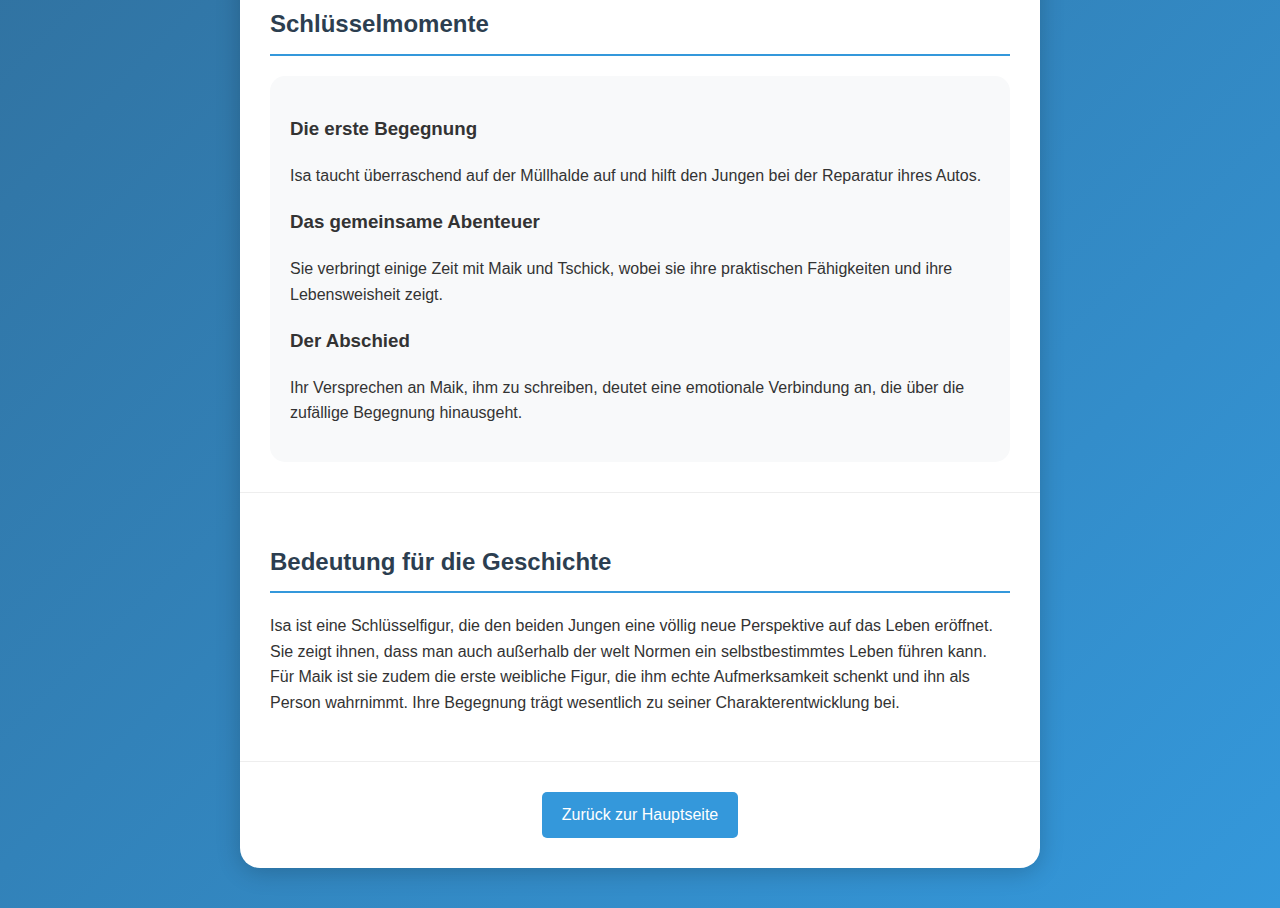
==== commit a82a3597: "Add files via upload" ====
--- a/isa-character.html
+++ b/isa-character.html
@@ -160,6 +160,12 @@
         .relationships p {
             margin: 10px 0;
         }
+
+        img{
+            width: 100%;
+            border-radius: 20px;
+        }
+        
     </style>
 </head>
 <body>
